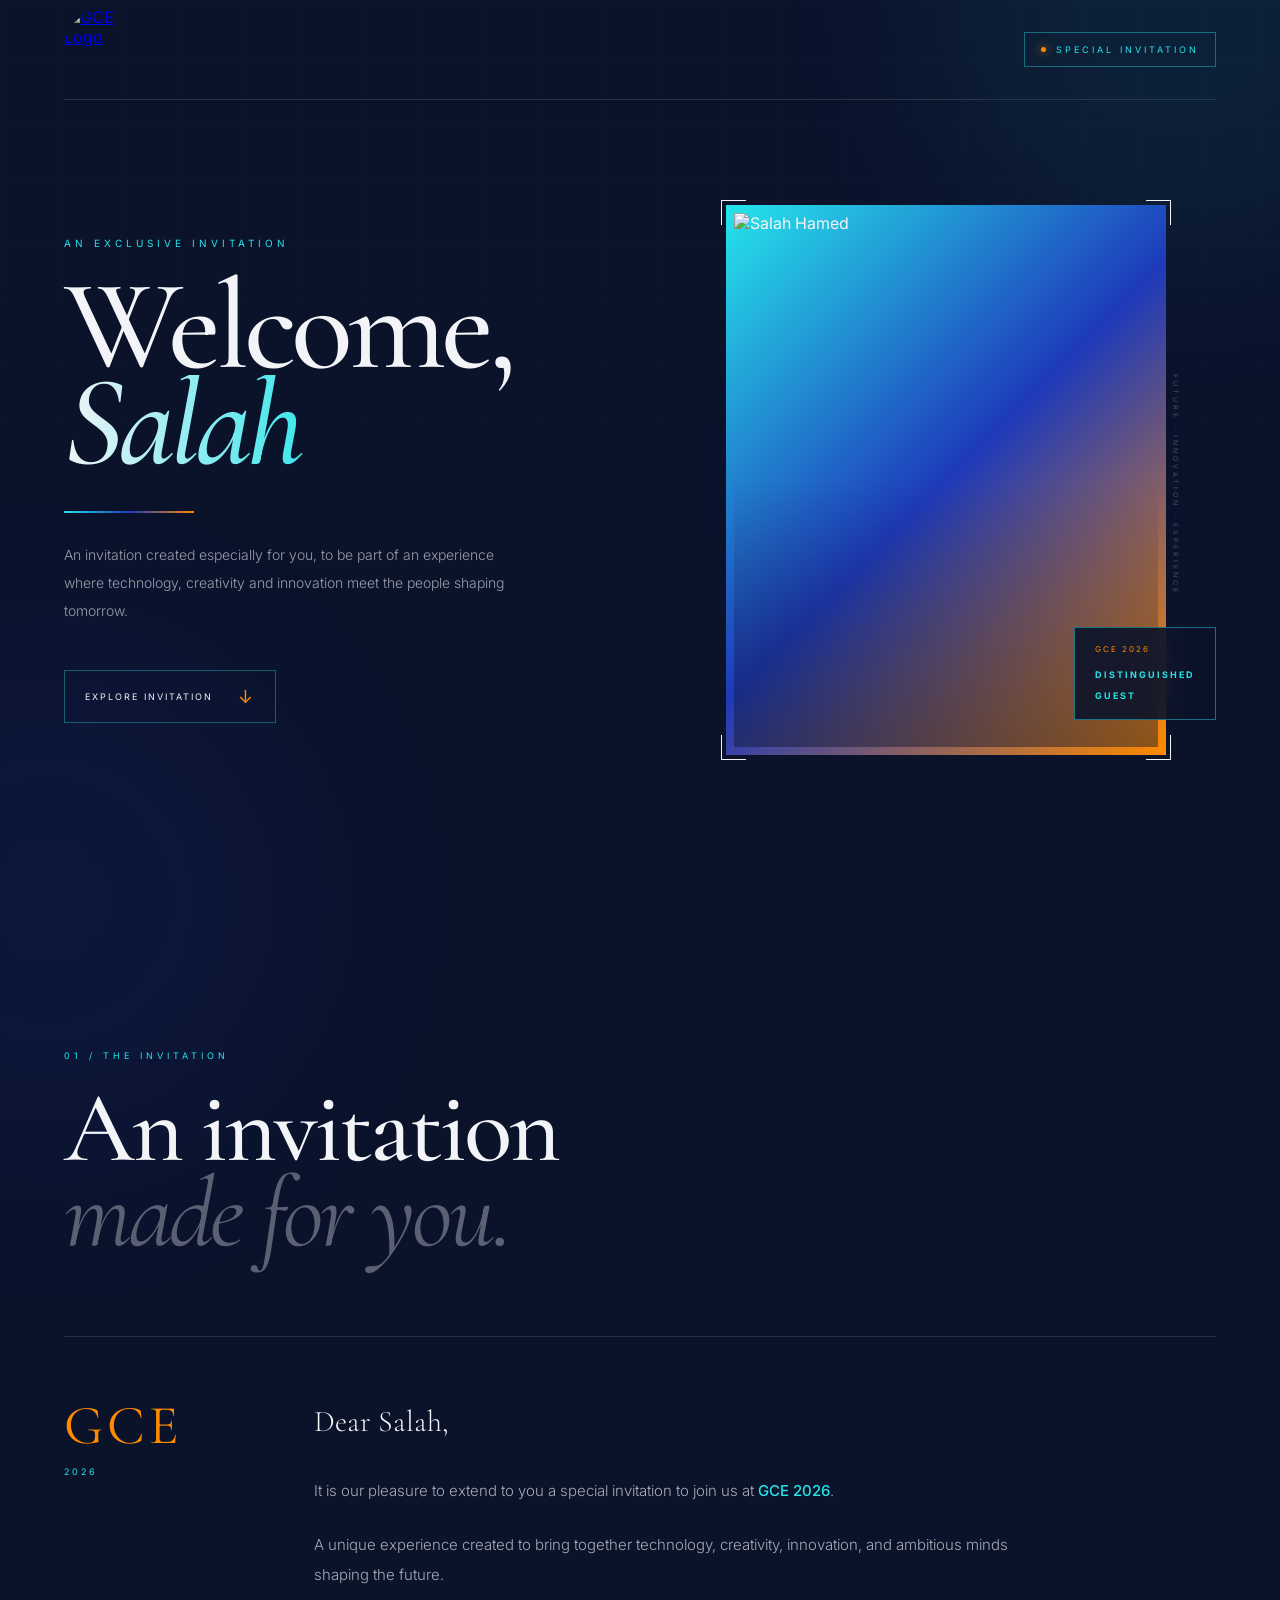
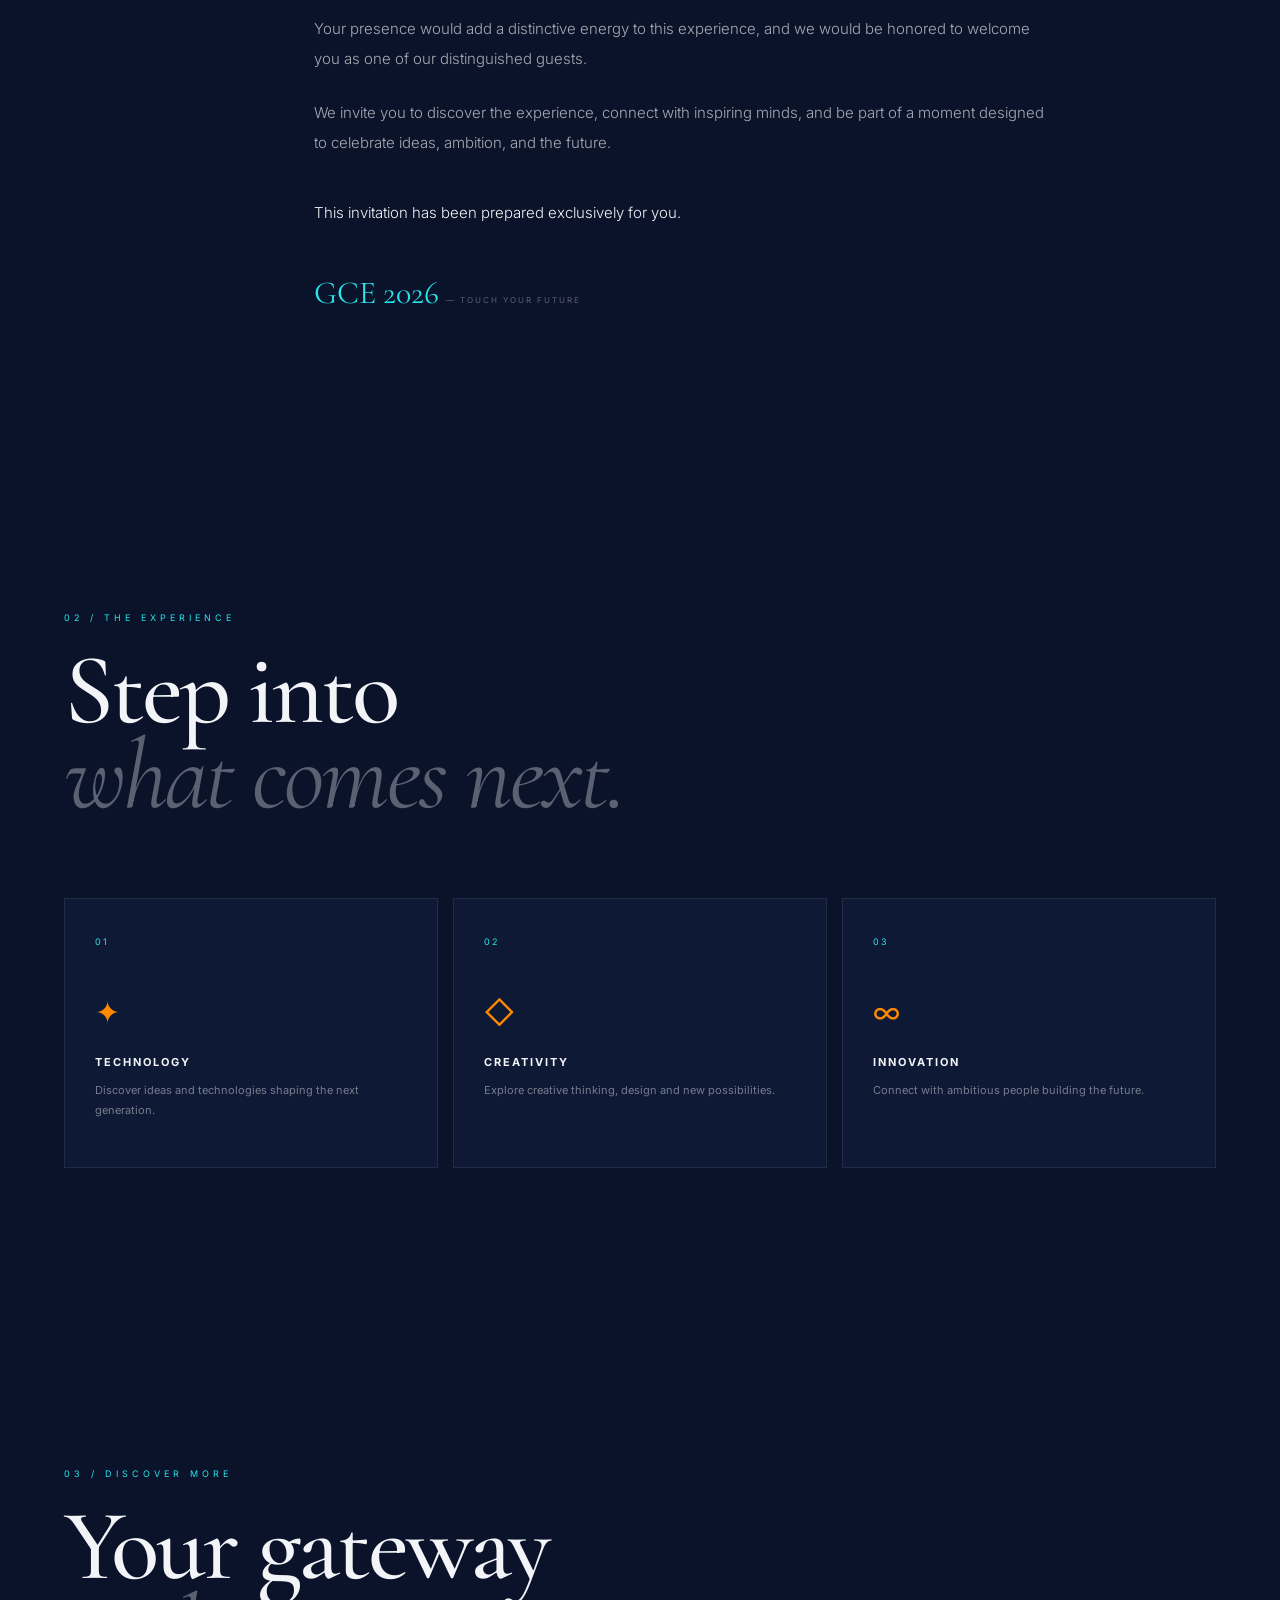
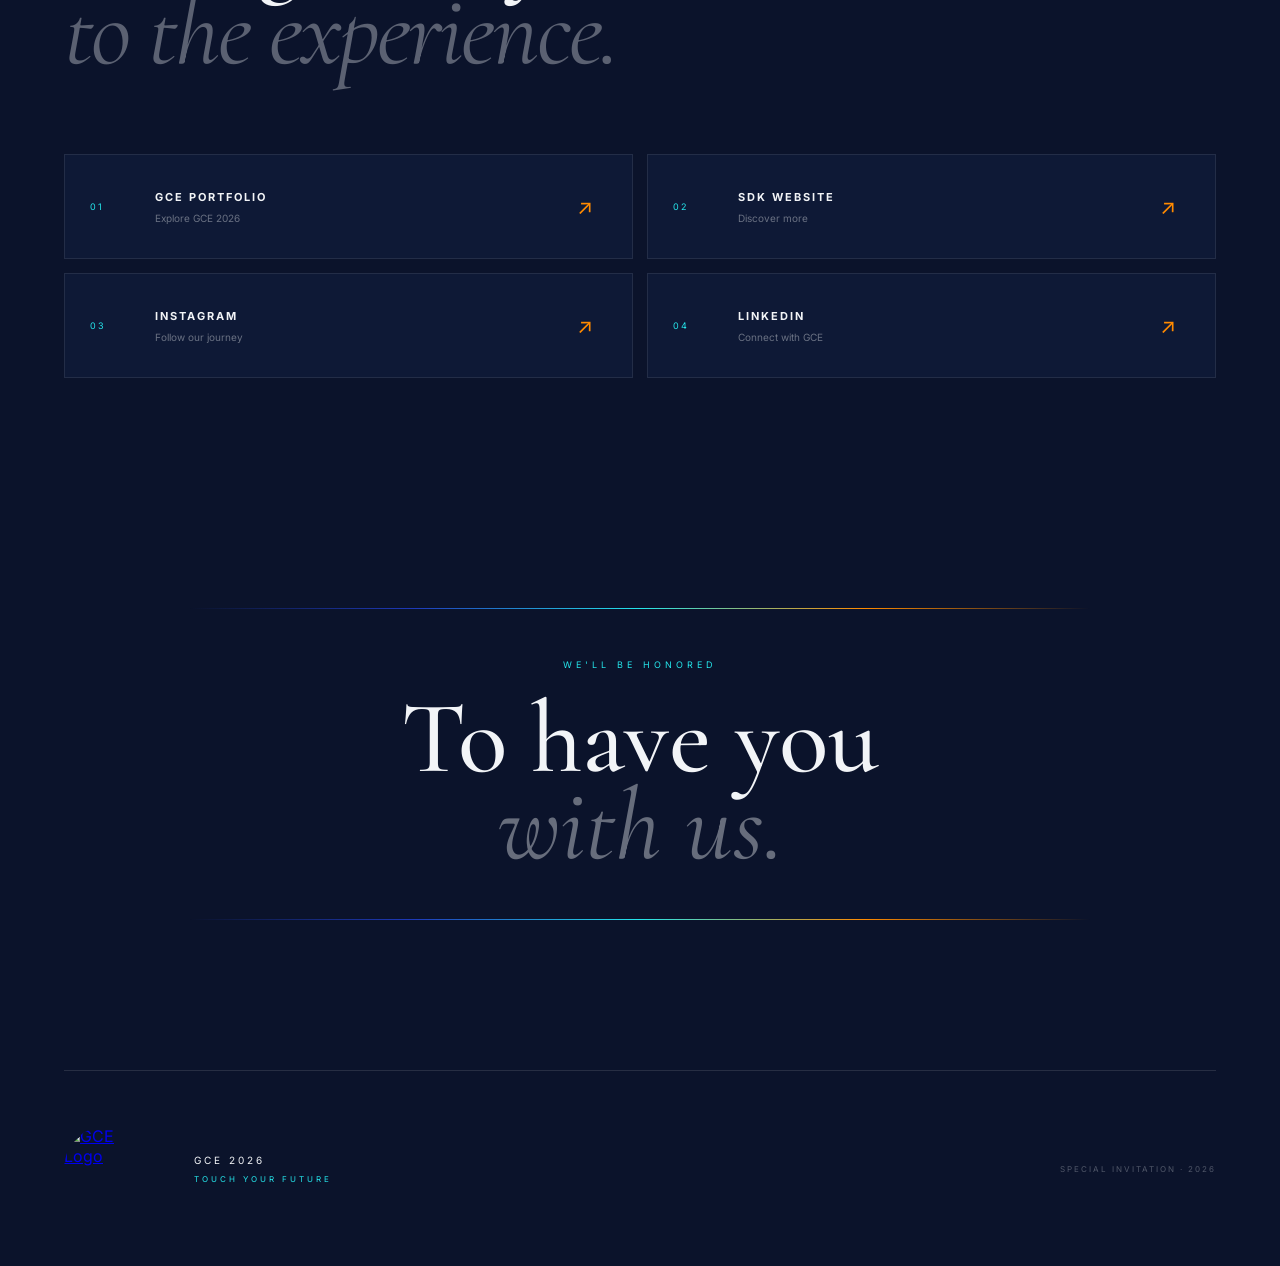
==== index.html @ ed91ec6e "Rename salah gce.html to index.html" ====
<!doctype html>
<html lang="en">
  <head>
    <meta charset="UTF-8" />
    <meta name="viewport" content="width=device-width, initial-scale=1.0" />
    <meta name="theme-color" content="#0B132B" />
    <title>GCE 2026 | Salah Hamed</title>
    <!-- Google Fonts -->
    <link rel="preconnect" href="https://fonts.googleapis.com" />
    <link rel="preconnect" href="https://fonts.gstatic.com" crossorigin />
    <link
      href="https://fonts.googleapis.com/css2?family=Cormorant+Garamond:wght@400;500;600;700&family=Inter:wght@300;400;500;600&display=swap"
      rel="stylesheet"
    />
    <!-- CSS -->
    <link rel="stylesheet" href="desgin.css" />
  </head>
  <body>
    <div class="loader">
      <img
        src="https://scontent.famm10-1.fna.fbcdn.net/v/t1.15752-9/790112569_1043058811875365_1238074558849105639_n.jpg?stp=dst-jpg_s960x960_tt6&_nc_cat=108&_nc_map=urlgen_bucketless&ccb=1-7&_nc_sid=9f807c&_nc_ohc=13LSHI3DDGwQ7kNvwH3AQAn&_nc_oc=Adr0Yh4zTO_87L4Q0uY8NsWhWGbgGe9y_AlquJNvgPhIEnYSRozkh2PugALfO3QiZ2M&_nc_ad=z-m&_nc_cid=1248&_nc_zt=23&_nc_ht=scontent.famm10-1.fna&_nc_ss=7a22e&oh=03_Q7cD6QHOiPZ_UYTZ7tS7TqPmG3MUe5e9V83GKUY7jg8RnGEFIw&oe=6ABAA959"
        alt="GCE Logo"
      />
      <div class="loader-line"></div>
      <p>PREPARING YOUR INVITATION</p>
    </div>
    <div class="background-glow glow-one"></div>
    <div class="background-glow glow-two"></div>
    <div class="grid-background"></div>
    <header class="header">
      <a href="#" class="logo">
        <img
          src="https://scontent.famm11-1.fna.fbcdn.net/v/t1.15752-9/786166540_1455795943047965_8994960143568755163_n.jpg?stp=dst-jpg_s960x960_tt6&_nc_cat=103&_nc_map=urlgen_bucketless&ccb=1-7&_nc_sid=9f807c&_nc_ohc=aVjWKXM4V70Q7kNvwHKBZBl&_nc_oc=AdrvD-7L0WwXHOm5xWQ7dRtv1CjLtT3BlpFCWc_gv8HNI4ZQscvpMpubEztY60spy4Q&_nc_zt=23&_nc_ht=scontent.famm11-1.fna&_nc_ss=7baaf&oh=03_Q7cD6QEFH3rs3m9zXVLAZ4FdW9PaS8EPmIBhiZPxJCA3uf30jw&oe=6ABA7FA0"
          alt="GCE Logo"
        />
      </a>
      <div class="invitation-label">
        <span></span>
        SPECIAL INVITATION
      </div>
    </header>
    <main>
      <section class="hero">
        <!-- LEFT -->
        <div class="hero-content">
          <p class="eyebrow">AN EXCLUSIVE INVITATION</p>
          <h1>
            Welcome,
            <span>Salah</span>
          </h1>
          <div class="hero-line"></div>
          <p class="hero-description">
            An invitation created especially for you, to be part of an
            experience where technology, creativity and innovation meet the
            people shaping tomorrow.
          </p>
          <a href="#invitation" class="explore-button">
            <span>EXPLORE INVITATION</span>
            <b>↓</b>
          </a>
        </div>
        <!-- RIGHT -->
        <div class="hero-visual">
          <div class="visual-glow"></div>
          <div class="image-frame">
            <div class="corner top-left"></div>
            <div class="corner top-right"></div>
            <div class="corner bottom-left"></div>
            <div class="corner bottom-right"></div>
            <img
              src="https://encrypted-tbn0.gstatic.com/images?q=tbn:ANd9GcSZqCFbX58LVHCqOWgBZZegfCnVGxS6bAn8Yg6x_rC4ZCFeq0nTk-5Fi3I&s=10"
              alt="Salah Hamed"
            />
            <div class="image-overlay"></div>
          </div>
          <div class="guest-badge">
            <span>GCE 2026</span>
            <strong>
              DISTINGUISHED<br />
              GUEST
            </strong>
          </div>
          <div class="vertical-text">FUTURE · INNOVATION · EXPERIENCE</div>
        </div>
      </section>
      <section class="invitation section" id="invitation">
        <div class="section-heading">
          <p class="section-number">01 / THE INVITATION</p>
          <h2>
            An invitation
            <em> made for you. </em>
          </h2>
        </div>
        <div class="invitation-layout">
          <div class="section-mark">
            <span>GCE</span>
            <small> 2026 </small>
          </div>
          <div class="letter">
            <p class="greeting">Dear Salah,</p>
            <p>
              It is our pleasure to extend to you a special invitation to join
              us at
              <strong>GCE 2026</strong>.
            </p>
            <p>
              A unique experience created to bring together technology,
              creativity, innovation, and ambitious minds shaping the future.
            </p>
            <p>
              Your presence would add a distinctive energy to this experience,
              and we would be honored to welcome you as one of our distinguished
              guests.
            </p>
            <p>
              We invite you to discover the experience, connect with inspiring
              minds, and be part of a moment designed to celebrate ideas,
              ambition, and the future.
            </p>
            <p class="exclusive">
              This invitation has been prepared exclusively for you.
            </p>
            <div class="signature">
              GCE 2026
              <span> — TOUCH YOUR FUTURE </span>
            </div>
          </div>
        </div>
      </section>
      <section class="experience section">
        <div class="section-heading">
          <p class="section-number">02 / THE EXPERIENCE</p>
          <h2>
            Step into
            <em> what comes next. </em>
          </h2>
        </div>
        <div class="experience-grid">
          <div class="experience-card">
            <span>01</span>
            <div class="card-icon">✦</div>
            <h3>TECHNOLOGY</h3>
            <p>Discover ideas and technologies shaping the next generation.</p>
          </div>
          <div class="experience-card">
            <span>02</span>
            <div class="card-icon">◇</div>
            <h3>CREATIVITY</h3>
            <p>Explore creative thinking, design and new possibilities.</p>
          </div>
          <div class="experience-card">
            <span>03</span>
            <div class="card-icon">∞</div>
            <h3>INNOVATION</h3>
            <p>Connect with ambitious people building the future.</p>
          </div>
        </div>
      </section>
      <section class="links section">
        <div class="section-heading">
          <p class="section-number">03 / DISCOVER MORE</p>
          <h2>
            Your gateway
            <em> to the experience. </em>
          </h2>
        </div>
        <div class="link-list">
          <a href="#" class="link-card" target="_blank">
            <span class="link-number"> 01 </span>
            <div>
              <strong> GCE PORTFOLIO </strong>
              <small> Explore GCE 2026 </small>
            </div>
            <span class="link-arrow"> ↗ </span>
          </a>
          <a
            href="https://share.google/aYtjC8SzdkEyj0cc7"
            class="link-card"
            target="_blank"
          >
            <span class="link-number"> 02 </span>
            <div>
              <strong> SDK WEBSITE </strong>
              <small> Discover more </small>
            </div>
            <span class="link-arrow"> ↗ </span>
          </a>
          <a
            href="https://www.instagram.com/sdktraining?utm_source=ig_web_button_share_sheet&igsi=ZDNlZDc0MzIxNw=="
            class="link-card"
            target="_blank"
          >
            <span class="link-number"> 03 </span>
            <div>
              <strong> INSTAGRAM </strong>
              <small> Follow our journey </small>
            </div>
            <span class="link-arrow"> ↗ </span>
          </a>
          <a
            href="https://www.linkedin.com/company/sdk-training-center/"
            class="link-card"
            target="_blank"
            rel="noopener"
          >
            <span class="link-number"> 04 </span>
            <div>
              <strong> LINKEDIN </strong>
              <small> Connect with GCE </small>
            </div>
            <span class="link-arrow"> ↗ </span>
          </a>
        </div>
      </section>
      <section class="final-message">
        <div class="final-line"></div>
        <p>WE'LL BE HONORED</p>
        <h2>
          To have you
          <em>with us.</em>
        </h2>
        <div class="final-line"></div>
      </section>
    </main>
    <footer class="footer">
      <a href="#" class="logo">
        <img
          src="https://scontent.famm11-1.fna.fbcdn.net/v/t1.15752-9/786166540_1455795943047965_8994960143568755163_n.jpg?stp=dst-jpg_s960x960_tt6&_nc_cat=103&_nc_map=urlgen_bucketless&ccb=1-7&_nc_sid=9f807c&_nc_ohc=aVjWKXM4V70Q7kNvwHKBZBl&_nc_oc=AdrvD-7L0WwXHOm5xWQ7dRtv1CjLtT3BlpFCWc_gv8HNI4ZQscvpMpubEztY60spy4Q&_nc_zt=23&_nc_ht=scontent.famm11-1.fna&_nc_ss=7baaf&oh=03_Q7cD6QEFH3rs3m9zXVLAZ4FdW9PaS8EPmIBhiZPxJCA3uf30jw&oe=6ABA7FA0"
          alt="GCE Logo"
        />
      </a>
      <div class="footer-center">
        <p>GCE 2026</p>
        <span> TOUCH YOUR FUTURE </span>
      </div>
      <small> SPECIAL INVITATION · 2026 </small>
    </footer>
    <!-- JAVASCRIPT -->
    <script src="script.js"></script>
  </body>
</html>
---- desgin.css ----
/* =========================================
   GCE 2026
   VIP INVITATION
========================================= */

/* =========================================
   RESET
========================================= */

* {
  margin: 0;

  padding: 0;

  box-sizing: border-box;
}

:root {
  --dark: #0b132b;

  --navy: #111e3d;

  --blue: #1e3aba;

  --cyan: #25e5eb;

  --orange: #ff8a00;

  --white: #f2f4f7;
}

html {
  scroll-behavior: smooth;
}

body {
  background: var(--dark);

  color: var(--white);

  font-family: "Inter", sans-serif;

  overflow-x: hidden;
}

/* =========================================
   LOADER
========================================= */

.loader {
  position: fixed;

  inset: 0;

  z-index: 9999;

  background: var(--dark);

  display: flex;

  flex-direction: column;

  align-items: center;

  justify-content: center;

  transition:
    opacity 1s ease,
    visibility 1s ease;
}

.loader.hide {
  opacity: 0;

  visibility: hidden;
}

.loader img {
  width: 100px;

  margin-bottom: 30px;
}

.loader-line {
  width: 160px;

  height: 2px;

  background: var(--navy);

  position: relative;

  overflow: hidden;
}

.loader-line::after {
  content: "";

  position: absolute;

  left: -100%;

  top: 0;

  width: 100%;

  height: 100%;

  background: var(--cyan);

  animation: loading 1.8s ease infinite;
}

.loader p {
  margin-top: 20px;

  font-size: 8px;

  letter-spacing: 3px;

  color: rgba(242, 244, 247, 0.5);
}

@keyframes loading {
  0% {
    left: -100%;
  }

  100% {
    left: 100%;
  }
}

/* =========================================
   BACKGROUND
========================================= */

.background-glow {
  position: fixed;

  border-radius: 50%;

  filter: blur(100px);

  pointer-events: none;

  z-index: -2;
}

.glow-one {
  width: 500px;

  height: 500px;

  top: -250px;

  right: -150px;

  background: var(--cyan);

  opacity: 0.07;
}

.glow-two {
  width: 500px;

  height: 500px;

  bottom: -250px;

  left: -200px;

  background: var(--blue);

  opacity: 0.12;
}

.grid-background {
  position: fixed;

  inset: 0;

  z-index: -3;

  opacity: 0.025;

  background-image:
    linear-gradient(rgba(242, 244, 247, 0.5) 1px, transparent 1px),
    linear-gradient(90deg, rgba(242, 244, 247, 0.5) 1px, transparent 1px);

  background-size: 60px 60px;

  mask-image: linear-gradient(to bottom, black, transparent 80%);
}

/* =========================================
   HEADER
========================================= */

.header {
  width: 90%;

  max-width: 1200px;

  height: 100px;

  margin: auto;

  display: flex;

  align-items: center;

  justify-content: space-between;

  border-bottom: 1px solid rgba(242, 244, 247, 0.12);
}

.logo {
  width: 85px;
  height: 85px;
  display: flex;
  align-items: center;
  justify-content: center;
}

.logo img {
  width: 85px;
  height: 85px;
  object-fit: cover;
  border-radius: 50%;
  display: block;
}

.invitation-label {
  display: flex;

  align-items: center;

  gap: 10px;

  font-size: 9px;

  letter-spacing: 3px;

  color: var(--cyan);

  border: 1px solid rgba(37, 229, 235, 0.4);

  padding: 11px 16px;
}

.invitation-label span {
  width: 5px;

  height: 5px;

  background: var(--orange);

  border-radius: 50%;

  box-shadow: 0 0 10px var(--orange);
}

/* =========================================
   HERO
========================================= */

.hero {
  width: 90%;

  max-width: 1200px;

  min-height: calc(100vh - 100px);

  margin: auto;

  display: grid;

  grid-template-columns: 1fr 1fr;

  align-items: center;

  gap: 70px;

  padding: 80px 0 120px;
}

.hero-content {
  opacity: 0;

  transform: translateX(-50px);

  animation: heroLeft 1s ease 0.4s forwards;
}

@keyframes heroLeft {
  to {
    opacity: 1;

    transform: translateX(0);
  }
}

.eyebrow {
  color: var(--cyan);

  font-size: 10px;

  letter-spacing: 4px;

  margin-bottom: 30px;
}

.hero h1 {
  font-family: "Cormorant Garamond", Georgia, serif;

  font-size: clamp(75px, 10vw, 140px);

  font-weight: 500;

  line-height: 0.75;

  letter-spacing: -5px;

  margin-bottom: 40px;
}

.hero h1 span {
  display: block;

  font-style: italic;

  background: linear-gradient(90deg, var(--white), var(--cyan), var(--blue));

  -webkit-background-clip: text;

  background-clip: text;

  color: transparent;
}

.hero-line {
  width: 130px;

  height: 2px;

  background: linear-gradient(90deg, var(--cyan), var(--blue), var(--orange));

  margin-bottom: 28px;
}

.hero-description {
  max-width: 470px;

  color: rgba(242, 244, 247, 0.62);

  font-size: 14px;

  line-height: 2;

  font-weight: 300;
}

.explore-button {
  display: inline-flex;

  align-items: center;

  gap: 25px;

  margin-top: 45px;

  padding: 15px 20px;

  color: var(--white);

  text-decoration: none;

  font-size: 9px;

  letter-spacing: 2px;

  border: 1px solid rgba(37, 229, 235, 0.35);

  transition: 0.35s ease;
}

.explore-button b {
  color: var(--orange);

  font-size: 18px;

  font-weight: 400;

  transition: 0.35s;
}

.explore-button:hover {
  background: rgba(37, 229, 235, 0.06);

  border-color: var(--cyan);

  transform: translateY(-4px);
}

.explore-button:hover b {
  transform: translateY(5px);
}

/* =========================================
   HERO IMAGE
========================================= */

.hero-visual {
  position: relative;

  display: flex;

  align-items: center;

  justify-content: center;

  opacity: 0;

  transform: translateX(50px);

  animation: heroRight 1s ease 0.7s forwards;
}

@keyframes heroRight {
  to {
    opacity: 1;

    transform: translateX(0);
  }
}

.visual-glow {
  position: absolute;

  width: 75%;

  aspect-ratio: 1;

  border-radius: 50%;

  background: radial-gradient(
    circle,
    rgba(37, 229, 235, 0.28),
    rgba(30, 58, 186, 0.15),
    transparent 70%
  );

  filter: blur(40px);

  animation: pulseGlow 5s ease-in-out infinite alternate;
}

@keyframes pulseGlow {
  from {
    transform: scale(0.9);

    opacity: 0.5;
  }

  to {
    transform: scale(1.15);

    opacity: 1;
  }
}

.image-frame {
  width: min(440px, 90%);

  aspect-ratio: 4 / 5;

  position: relative;

  z-index: 2;

  padding: 8px;

  background: linear-gradient(135deg, var(--cyan), var(--blue), var(--orange));

  transition: transform 0.15s ease-out;
}

.image-frame img {
  width: 100%;

  height: 100%;

  display: block;

  object-fit: cover;
}

.image-overlay {
  position: absolute;

  inset: 8px;

  background: linear-gradient(
    to top,

    rgba(11, 19, 43, 0.45),
    transparent 50%
  );

  pointer-events: none;
}

/* CORNERS */

.corner {
  position: absolute;

  width: 25px;

  height: 25px;

  z-index: 4;
}

.corner::before,
.corner::after {
  content: "";

  position: absolute;

  background: var(--white);
}

.top-left {
  top: -5px;

  left: -5px;
}

.top-left::before {
  width: 25px;

  height: 1px;
}

.top-left::after {
  width: 1px;

  height: 25px;
}

.top-right {
  top: -5px;

  right: -5px;
}

.top-right::before {
  width: 25px;

  height: 1px;

  right: 0;
}

.top-right::after {
  width: 1px;

  height: 25px;

  right: 0;
}

.bottom-left {
  bottom: -5px;

  left: -5px;
}

.bottom-left::before {
  width: 25px;

  height: 1px;

  bottom: 0;
}

.bottom-left::after {
  width: 1px;

  height: 25px;

  bottom: 0;
}

.bottom-right {
  bottom: -5px;

  right: -5px;
}

.bottom-right::before {
  width: 25px;

  height: 1px;

  right: 0;

  bottom: 0;
}

.bottom-right::after {
  width: 1px;

  height: 25px;

  right: 0;

  bottom: 0;
}

/* =========================================
   GUEST BADGE
========================================= */

.guest-badge {
  position: absolute;

  right: 0;

  bottom: 35px;

  z-index: 5;

  padding: 16px 20px;

  background: rgba(11, 19, 43, 0.9);

  border: 1px solid rgba(37, 229, 235, 0.45);

  backdrop-filter: blur(12px);
}

.guest-badge span {
  display: block;

  color: var(--orange);

  font-size: 8px;

  letter-spacing: 2px;

  margin-bottom: 8px;
}

.guest-badge strong {
  color: var(--cyan);

  font-size: 9px;

  letter-spacing: 2px;

  line-height: 1.6;
}

.vertical-text {
  position: absolute;

  right: -70px;

  top: 50%;

  transform: rotate(90deg);

  color: rgba(242, 244, 247, 0.25);

  font-size: 7px;

  letter-spacing: 3px;
}

/* =========================================
   GENERAL SECTIONS
========================================= */

.section {
  width: 90%;

  max-width: 1200px;

  margin: auto;

  padding: 150px 0;
}

.section-title,
.section-number {
  color: var(--cyan);

  font-size: 9px;

  letter-spacing: 4px;
}

.section h2 {
  font-family: "Cormorant Garamond", Georgia, serif;

  font-size: clamp(55px, 8vw, 100px);

  font-weight: 500;

  line-height: 0.85;

  letter-spacing: -3px;

  margin: 25px 0 80px;
}

.section h2 em {
  display: block;

  color: rgba(242, 244, 247, 0.35);

  font-style: italic;

  font-weight: 400;
}

/* =========================================
   INVITATION
========================================= */

.invitation-layout {
  display: grid;

  grid-template-columns: 180px 1fr;

  gap: 70px;

  padding-top: 55px;

  border-top: 1px solid rgba(242, 244, 247, 0.12);
}

.section-mark span {
  display: block;

  font-family: "Cormorant Garamond", Georgia, serif;

  font-size: 55px;

  letter-spacing: 4px;

  color: var(--orange);
}

.section-mark small {
  color: var(--cyan);

  font-size: 9px;

  letter-spacing: 3px;
}

.letter {
  max-width: 730px;
}

.letter p {
  color: rgba(242, 244, 247, 0.67);

  font-size: 15px;

  line-height: 2;

  font-weight: 300;

  margin-bottom: 24px;
}

.letter .greeting {
  font-family: "Cormorant Garamond", Georgia, serif;

  font-size: 30px;

  color: var(--white);
}

.letter strong {
  color: var(--cyan);

  font-weight: 500;
}

.letter .exclusive {
  color: var(--white);

  margin-top: 40px;
}

.signature {
  margin-top: 45px;

  font-family: "Cormorant Garamond", Georgia, serif;

  font-size: 32px;

  color: var(--cyan);
}

.signature span {
  font-family: "Inter", sans-serif;

  font-size: 8px;

  letter-spacing: 2px;

  color: rgba(242, 244, 247, 0.35);
}

/* =========================================
   EXPERIENCE
========================================= */

.experience-grid {
  display: grid;

  grid-template-columns: repeat(3, 1fr);

  gap: 15px;
}

.experience-card {
  min-height: 270px;

  padding: 30px;

  background: rgba(17, 30, 61, 0.65);

  border: 1px solid rgba(242, 244, 247, 0.08);

  position: relative;

  overflow: hidden;

  transition: 0.4s ease;
}

.experience-card::after {
  content: "";

  position: absolute;

  left: 0;

  bottom: 0;

  width: 0;

  height: 2px;

  background: linear-gradient(90deg, var(--cyan), var(--orange));

  transition: 0.4s;
}

.experience-card:hover {
  transform: translateY(-8px);

  border-color: rgba(37, 229, 235, 0.3);
}

.experience-card:hover::after {
  width: 100%;
}

.experience-card > span {
  color: var(--cyan);

  font-size: 9px;

  letter-spacing: 2px;
}

.card-icon {
  margin: 45px 0 25px;

  color: var(--orange);

  font-size: 30px;
}

.experience-card h3 {
  font-size: 11px;

  letter-spacing: 2px;

  margin-bottom: 12px;
}

.experience-card p {
  color: rgba(242, 244, 247, 0.45);

  font-size: 11px;

  line-height: 1.8;
}

/* =========================================
   LINKS
========================================= */

.link-list {
  display: grid;

  grid-template-columns: 1fr 1fr;

  gap: 14px;
}

.link-card {
  min-height: 105px;

  display: grid;

  grid-template-columns: 45px 1fr 30px;

  align-items: center;

  gap: 20px;

  padding: 25px;

  position: relative;

  overflow: hidden;

  color: var(--white);

  text-decoration: none;

  background: rgba(17, 30, 61, 0.65);

  border: 1px solid rgba(242, 244, 247, 0.09);

  transition: 0.35s ease;
}

.link-card::before {
  content: "";

  position: absolute;

  top: 0;

  left: -100%;

  width: 100%;

  height: 100%;

  background: linear-gradient(
    90deg,
    transparent,
    rgba(37, 229, 235, 0.08),
    transparent
  );

  transition: 0.6s;
}

.link-card:hover::before {
  left: 100%;
}

.link-card:hover {
  transform: translateY(-5px);

  border-color: rgba(37, 229, 235, 0.4);

  background: rgba(30, 58, 186, 0.2);
}

.link-number {
  color: var(--cyan);

  font-size: 9px;

  letter-spacing: 2px;
}

.link-card strong {
  display: block;

  font-size: 11px;

  letter-spacing: 2px;
}

.link-card small {
  display: block;

  margin-top: 8px;

  color: rgba(242, 244, 247, 0.4);

  font-size: 10px;
}

.link-arrow {
  color: var(--orange);

  font-size: 21px;

  transition: 0.3s;
}

.link-card:hover .link-arrow {
  transform: translate(5px, -5px);

  color: var(--cyan);
}

/* =========================================
   FINAL MESSAGE
========================================= */

.final-message {
  width: 90%;

  max-width: 900px;

  margin: 80px auto 150px;

  text-align: center;
}

.final-line {
  width: 100%;

  height: 1px;

  background: linear-gradient(
    90deg,
    transparent,
    var(--blue),
    var(--cyan),
    var(--orange),
    transparent
  );
}

.final-message p {
  margin-top: 50px;

  color: var(--cyan);

  font-size: 9px;

  letter-spacing: 4px;
}

.final-message h2 {
  font-family: "Cormorant Garamond", Georgia, serif;

  font-size: clamp(60px, 8vw, 105px);

  font-weight: 500;

  line-height: 0.85;

  margin: 25px 0 50px;
}

.final-message h2 em {
  display: block;

  color: rgba(242, 244, 247, 0.4);

  font-weight: 400;
}

/* =========================================
   FOOTER
========================================= */

.footer {
  width: 90%;

  max-width: 1200px;

  margin: auto;

  padding: 55px 0;

  border-top: 1px solid rgba(242, 244, 247, 0.12);

  display: grid;

  grid-template-columns: 100px 1fr auto;

  align-items: center;

  gap: 30px;
}

.logo {
  width: 85px;
  height: 85px;
  display: flex;
  align-items: center;
  justify-content: center;
}

.footer img {
  width: 85px;
  height: 85px;
  object-fit: cover;
  border-radius: 50%;
  display: block;
}

.footer-center p {
  font-size: 10px;

  letter-spacing: 3px;
}

.footer-center span {
  display: block;

  margin-top: 8px;

  color: var(--cyan);

  font-size: 8px;

  letter-spacing: 3px;
}

.footer small {
  color: rgba(242, 244, 247, 0.3);

  font-size: 8px;

  letter-spacing: 2px;
}

/* =========================================
   SCROLL REVEAL
========================================= */

.reveal {
  opacity: 0;

  transform: translateY(40px);

  transition:
    opacity 0.8s ease,
    transform 0.8s ease;
}

.reveal.show {
  opacity: 1;

  transform: translateY(0);
}

/* =========================================
   MOBILE
========================================= */

@media (max-width: 768px) {
  .header {
    height: 85px;
  }

  .logo {
    width: 70px;
    height: 70px;
  }

  .logo img {
    width: 70px;
    height: 70px;
    object-fit: cover;
    border-radius: 50%;
  }

  .invitation-label {
    font-size: 7px;

    letter-spacing: 2px;

    padding: 9px 11px;
  }

  /* HERO */

  .hero {
    grid-template-columns: 1fr;

    gap: 70px;

    padding: 70px 0 100px;
  }

  .hero h1 {
    font-size: 85px;

    letter-spacing: -4px;
  }

  .hero-visual {
    margin-top: 10px;
  }

  .image-frame {
    width: 88%;
  }

  .guest-badge {
    right: 1%;

    bottom: 25px;
  }

  .vertical-text {
    display: none;
  }

  /* SECTIONS */

  .section {
    padding: 100px 0;
  }

  .section h2 {
    font-size: 62px;

    margin-bottom: 55px;
  }

  /* INVITATION */

  .invitation-layout {
    grid-template-columns: 1fr;

    gap: 25px;
  }

  .section-mark span {
    font-size: 38px;
  }

  /* EXPERIENCE */

  .experience-grid {
    grid-template-columns: 1fr;
  }

  /* LINKS */

  .link-list {
    grid-template-columns: 1fr;
  }

  /* FOOTER */

  .footer {
    grid-template-columns: 70px 1fr;
  }

  .footer small {
    grid-column: 2;
  }
}
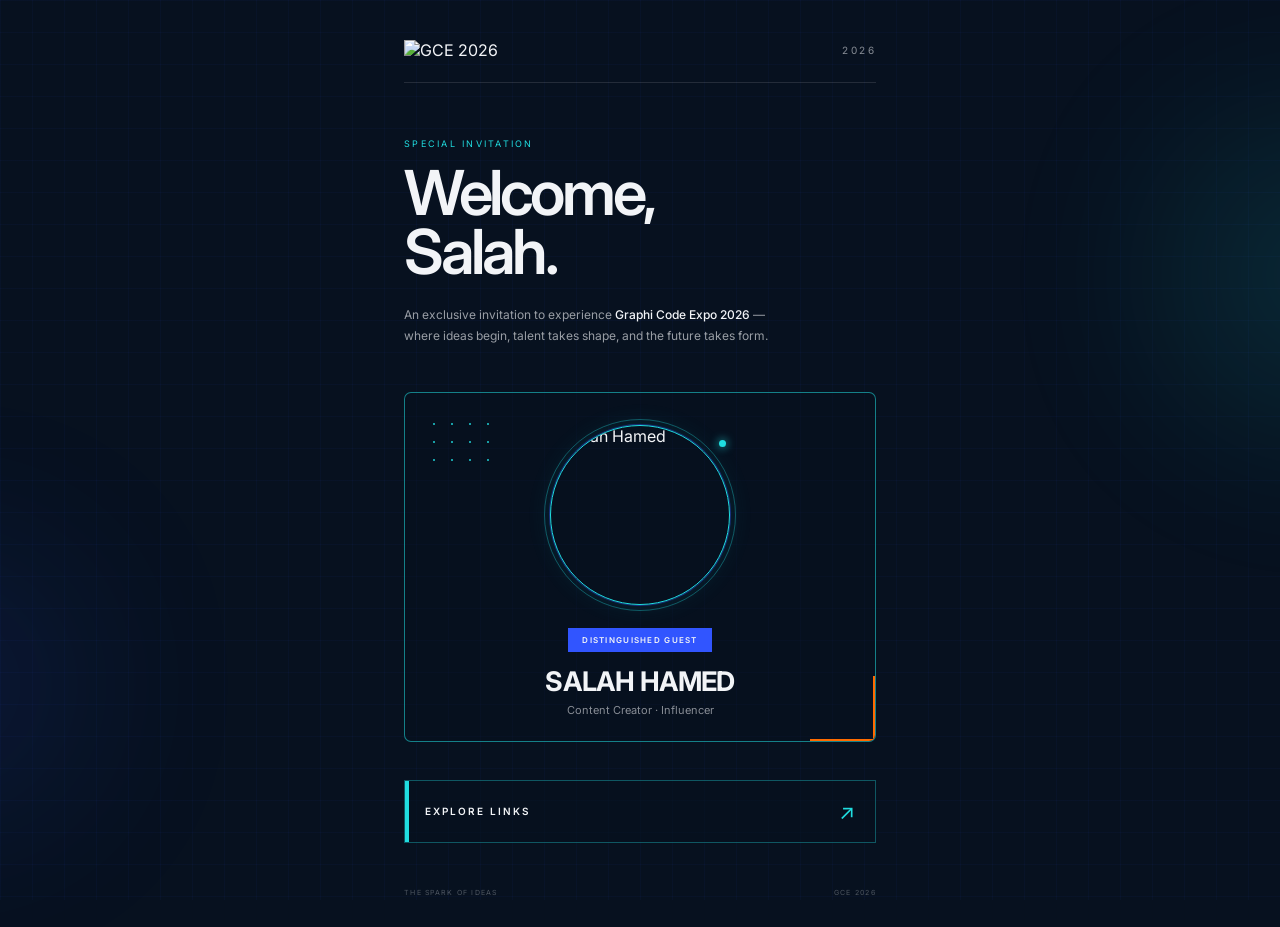
==== commit 2242f90a: "Add files via upload" ====
--- a/index.html
+++ b/index.html
@@ -3,239 +3,131 @@
   <head>
     <meta charset="UTF-8" />
     <meta name="viewport" content="width=device-width, initial-scale=1.0" />
-    <meta name="theme-color" content="#0B132B" />
+
+    <meta name="theme-color" content="#07111F" />
+
     <title>GCE 2026 | Salah Hamed</title>
-    <!-- Google Fonts -->
+
+    <link
+      rel="icon"
+      type="image/png"
+      href="https://scontent-hbe1-1.xx.fbcdn.net/v/t1.15752-9/787698137_1831517897818236_8182369018824059308_n.png?_nc_cat=102&ccb=1-7&_nc_sid=9f807c&_nc_ohc=XeSWBOh4yR0Q7kNvwEVqmnD&_nc_oc=Adpr7-3aQEKfItmp2zfW12yiqaC_q4wYTFruab9Id3snpGWXBRl0nUxFTUhHVpcrgMw&_nc_ad=z-m&_nc_cid=1248&_nc_zt=23&_nc_ht=scontent-hbe1-1.xx&_nc_ss=7a22e&oh=03_Q7cD6QGzLgJffLcgdcGRBo9yo8Toq2SpvbhaQdJfiEpIGIKMog&oe=6ABBDB3C"
+    />
+
+    <!-- Google Font -->
     <link rel="preconnect" href="https://fonts.googleapis.com" />
     <link rel="preconnect" href="https://fonts.gstatic.com" crossorigin />
+
     <link
-      href="https://fonts.googleapis.com/css2?family=Cormorant+Garamond:wght@400;500;600;700&family=Inter:wght@300;400;500;600&display=swap"
+      href="https://fonts.googleapis.com/css2?family=Inter:wght@300;400;500;600;700&display=swap"
       rel="stylesheet"
     />
+
     <!-- CSS -->
     <link rel="stylesheet" href="desgin.css" />
   </head>
+
   <body>
-    <div class="loader">
-      <img
-        src="https://scontent.famm10-1.fna.fbcdn.net/v/t1.15752-9/790112569_1043058811875365_1238074558849105639_n.jpg?stp=dst-jpg_s960x960_tt6&_nc_cat=108&_nc_map=urlgen_bucketless&ccb=1-7&_nc_sid=9f807c&_nc_ohc=13LSHI3DDGwQ7kNvwH3AQAn&_nc_oc=Adr0Yh4zTO_87L4Q0uY8NsWhWGbgGe9y_AlquJNvgPhIEnYSRozkh2PugALfO3QiZ2M&_nc_ad=z-m&_nc_cid=1248&_nc_zt=23&_nc_ht=scontent.famm10-1.fna&_nc_ss=7a22e&oh=03_Q7cD6QHOiPZ_UYTZ7tS7TqPmG3MUe5e9V83GKUY7jg8RnGEFIw&oe=6ABAA959"
-        alt="GCE Logo"
-      />
-      <div class="loader-line"></div>
-      <p>PREPARING YOUR INVITATION</p>
-    </div>
-    <div class="background-glow glow-one"></div>
-    <div class="background-glow glow-two"></div>
-    <div class="grid-background"></div>
-    <header class="header">
-      <a href="#" class="logo">
+    <!-- =========================
+         BACKGROUND ELEMENTS
+    ========================== -->
+
+    <div class="background-grid"></div>
+
+    <div class="glow glow-cyan"></div>
+    <div class="glow glow-blue"></div>
+
+    <!-- =========================
+         MAIN CARD
+    ========================== -->
+
+    <main class="invitation">
+      <!-- LOGO -->
+
+      <header class="top-bar">
         <img
-          src="https://scontent.famm11-1.fna.fbcdn.net/v/t1.15752-9/786166540_1455795943047965_8994960143568755163_n.jpg?stp=dst-jpg_s960x960_tt6&_nc_cat=103&_nc_map=urlgen_bucketless&ccb=1-7&_nc_sid=9f807c&_nc_ohc=aVjWKXM4V70Q7kNvwHKBZBl&_nc_oc=AdrvD-7L0WwXHOm5xWQ7dRtv1CjLtT3BlpFCWc_gv8HNI4ZQscvpMpubEztY60spy4Q&_nc_zt=23&_nc_ht=scontent.famm11-1.fna&_nc_ss=7baaf&oh=03_Q7cD6QEFH3rs3m9zXVLAZ4FdW9PaS8EPmIBhiZPxJCA3uf30jw&oe=6ABA7FA0"
-          alt="GCE Logo"
+          src="https://scontent-hbe1-2.xx.fbcdn.net/v/t1.15752-9/788591531_1095493976385363_3473616920174079028_n.png?stp=dst-png_s960x960&_nc_cat=103&ccb=1-7&_nc_sid=9f807c&_nc_ohc=-hZJa-RNmUYQ7kNvwHC8iLD&_nc_oc=AdpKsGOcV7rRD2dzOs-pWelDPlWTFMxN4eYHp_YIHjLfBSj-qISuICACbdO7UoxwBjo&_nc_ad=z-m&_nc_cid=1248&_nc_zt=23&_nc_ht=scontent-hbe1-2.xx&_nc_ss=7a22e&oh=03_Q7cD6QFCaToY0ZHyBUIOlsDiObyFgKvX6KnpQrJ7aoqaFOfb2A&oe=6ABBD5D6"
+          alt="GCE 2026"
+          class="gce-logo"
         />
-      </a>
-      <div class="invitation-label">
+
+        <span class="year"> 2026 </span>
+      </header>
+
+      <!-- SPARK -->
+
+      <div class="spark">
         <span></span>
-        SPECIAL INVITATION
+        <span></span>
+        <span></span>
+        <span></span>
+        <span></span>
+        <span></span>
+        <span></span>
+        <span></span>
       </div>
-    </header>
-    <main>
-      <section class="hero">
-        <!-- LEFT -->
-        <div class="hero-content">
-          <p class="eyebrow">AN EXCLUSIVE INVITATION</p>
-          <h1>
-            Welcome,
-            <span>Salah</span>
-          </h1>
-          <div class="hero-line"></div>
-          <p class="hero-description">
-            An invitation created especially for you, to be part of an
-            experience where technology, creativity and innovation meet the
-            people shaping tomorrow.
-          </p>
-          <a href="#invitation" class="explore-button">
-            <span>EXPLORE INVITATION</span>
-            <b>↓</b>
-          </a>
+
+      <!-- TITLE -->
+
+      <section class="intro">
+        <p class="eyebrow">SPECIAL INVITATION</p>
+
+        <h1>
+          Welcome,
+          <span>Salah.</span>
+        </h1>
+
+        <p class="brief">
+          An exclusive invitation to experience
+          <strong>Graphi Code Expo 2026</strong> — where ideas begin, talent
+          takes shape, and the future takes form.
+        </p>
+      </section>
+
+      <!-- PERSON IMAGE -->
+
+      <section class="guest">
+        <div class="image-wrapper">
+          <div class="image-frame"></div>
+
+          <img
+            src="https://encrypted-tbn0.gstatic.com/images?q=tbn:ANd9GcS0Dkc5rK-k_5mC1b1ctPMePkZvHOZvRJQdztA1xn13hw&s"
+            alt="Salah Hamed"
+            class="guest-image"
+          />
+
+          <div class="image-accent"></div>
         </div>
-        <!-- RIGHT -->
-        <div class="hero-visual">
-          <div class="visual-glow"></div>
-          <div class="image-frame">
-            <div class="corner top-left"></div>
-            <div class="corner top-right"></div>
-            <div class="corner bottom-left"></div>
-            <div class="corner bottom-right"></div>
-            <img
-              src="https://encrypted-tbn0.gstatic.com/images?q=tbn:ANd9GcSZqCFbX58LVHCqOWgBZZegfCnVGxS6bAn8Yg6x_rC4ZCFeq0nTk-5Fi3I&s=10"
-              alt="Salah Hamed"
-            />
-            <div class="image-overlay"></div>
-          </div>
-          <div class="guest-badge">
-            <span>GCE 2026</span>
-            <strong>
-              DISTINGUISHED<br />
-              GUEST
-            </strong>
-          </div>
-          <div class="vertical-text">FUTURE · INNOVATION · EXPERIENCE</div>
+
+        <div class="guest-info">
+          <span class="guest-label"> DISTINGUISHED GUEST </span>
+
+          <h2>SALAH HAMED</h2>
+
+          <p>Content Creator · Influencer</p>
         </div>
       </section>
-      <section class="invitation section" id="invitation">
-        <div class="section-heading">
-          <p class="section-number">01 / THE INVITATION</p>
-          <h2>
-            An invitation
-            <em> made for you. </em>
-          </h2>
-        </div>
-        <div class="invitation-layout">
-          <div class="section-mark">
-            <span>GCE</span>
-            <small> 2026 </small>
-          </div>
-          <div class="letter">
-            <p class="greeting">Dear Salah,</p>
-            <p>
-              It is our pleasure to extend to you a special invitation to join
-              us at
-              <strong>GCE 2026</strong>.
-            </p>
-            <p>
-              A unique experience created to bring together technology,
-              creativity, innovation, and ambitious minds shaping the future.
-            </p>
-            <p>
-              Your presence would add a distinctive energy to this experience,
-              and we would be honored to welcome you as one of our distinguished
-              guests.
-            </p>
-            <p>
-              We invite you to discover the experience, connect with inspiring
-              minds, and be part of a moment designed to celebrate ideas,
-              ambition, and the future.
-            </p>
-            <p class="exclusive">
-              This invitation has been prepared exclusively for you.
-            </p>
-            <div class="signature">
-              GCE 2026
-              <span> — TOUCH YOUR FUTURE </span>
-            </div>
-          </div>
-        </div>
+
+      <!-- LINKS BUTTON -->
+
+      <section class="links-section">
+        <a href="./salahlinks.html" class="links-button">
+          <span>EXPLORE LINKS</span>
+          <strong>↗</strong>
+        </a>
       </section>
-      <section class="experience section">
-        <div class="section-heading">
-          <p class="section-number">02 / THE EXPERIENCE</p>
-          <h2>
-            Step into
-            <em> what comes next. </em>
-          </h2>
-        </div>
-        <div class="experience-grid">
-          <div class="experience-card">
-            <span>01</span>
-            <div class="card-icon">✦</div>
-            <h3>TECHNOLOGY</h3>
-            <p>Discover ideas and technologies shaping the next generation.</p>
-          </div>
-          <div class="experience-card">
-            <span>02</span>
-            <div class="card-icon">◇</div>
-            <h3>CREATIVITY</h3>
-            <p>Explore creative thinking, design and new possibilities.</p>
-          </div>
-          <div class="experience-card">
-            <span>03</span>
-            <div class="card-icon">∞</div>
-            <h3>INNOVATION</h3>
-            <p>Connect with ambitious people building the future.</p>
-          </div>
-        </div>
-      </section>
-      <section class="links section">
-        <div class="section-heading">
-          <p class="section-number">03 / DISCOVER MORE</p>
-          <h2>
-            Your gateway
-            <em> to the experience. </em>
-          </h2>
-        </div>
-        <div class="link-list">
-          <a href="#" class="link-card" target="_blank">
-            <span class="link-number"> 01 </span>
-            <div>
-              <strong> GCE PORTFOLIO </strong>
-              <small> Explore GCE 2026 </small>
-            </div>
-            <span class="link-arrow"> ↗ </span>
-          </a>
-          <a
-            href="https://share.google/aYtjC8SzdkEyj0cc7"
-            class="link-card"
-            target="_blank"
-          >
-            <span class="link-number"> 02 </span>
-            <div>
-              <strong> SDK WEBSITE </strong>
-              <small> Discover more </small>
-            </div>
-            <span class="link-arrow"> ↗ </span>
-          </a>
-          <a
-            href="https://www.instagram.com/sdktraining?utm_source=ig_web_button_share_sheet&igsi=ZDNlZDc0MzIxNw=="
-            class="link-card"
-            target="_blank"
-          >
-            <span class="link-number"> 03 </span>
-            <div>
-              <strong> INSTAGRAM </strong>
-              <small> Follow our journey </small>
-            </div>
-            <span class="link-arrow"> ↗ </span>
-          </a>
-          <a
-            href="https://www.linkedin.com/company/sdk-training-center/"
-            class="link-card"
-            target="_blank"
-            rel="noopener"
-          >
-            <span class="link-number"> 04 </span>
-            <div>
-              <strong> LINKEDIN </strong>
-              <small> Connect with GCE </small>
-            </div>
-            <span class="link-arrow"> ↗ </span>
-          </a>
-        </div>
-      </section>
-      <section class="final-message">
-        <div class="final-line"></div>
-        <p>WE'LL BE HONORED</p>
-        <h2>
-          To have you
-          <em>with us.</em>
-        </h2>
-        <div class="final-line"></div>
-      </section>
+
+      <!-- FOOTER -->
+
+      <footer>
+        <span> THE SPARK OF IDEAS </span>
+
+        <span> GCE 2026 </span>
+      </footer>
     </main>
-    <footer class="footer">
-      <a href="#" class="logo">
-        <img
-          src="https://scontent.famm11-1.fna.fbcdn.net/v/t1.15752-9/786166540_1455795943047965_8994960143568755163_n.jpg?stp=dst-jpg_s960x960_tt6&_nc_cat=103&_nc_map=urlgen_bucketless&ccb=1-7&_nc_sid=9f807c&_nc_ohc=aVjWKXM4V70Q7kNvwHKBZBl&_nc_oc=AdrvD-7L0WwXHOm5xWQ7dRtv1CjLtT3BlpFCWc_gv8HNI4ZQscvpMpubEztY60spy4Q&_nc_zt=23&_nc_ht=scontent.famm11-1.fna&_nc_ss=7baaf&oh=03_Q7cD6QEFH3rs3m9zXVLAZ4FdW9PaS8EPmIBhiZPxJCA3uf30jw&oe=6ABA7FA0"
-          alt="GCE Logo"
-        />
-      </a>
-      <div class="footer-center">
-        <p>GCE 2026</p>
-        <span> TOUCH YOUR FUTURE </span>
-      </div>
-      <small> SPECIAL INVITATION · 2026 </small>
-    </footer>
-    <!-- JAVASCRIPT -->
+
+    <!-- JS -->
+
     <script src="script.js"></script>
   </body>
 </html>
--- a/desgin.css
+++ b/desgin.css
@@ -1,7 +1,20 @@
 /* =========================================
    GCE 2026
    VIP INVITATION
-========================================= */
+   MODERN MOBILE DESIGN
+========================================= */
+
+/* =========================================
+   VARIABLES
+========================================= */
+
+:root {
+  --navy: #07111f;
+  --blue: #3155ff;
+  --cyan: #20dde0;
+  --orange: #ff6b00;
+  --white: #f2f4f7;
+}
 
 /* =========================================
    RESET
@@ -9,24 +22,8 @@
 
 * {
   margin: 0;
-
   padding: 0;
-
   box-sizing: border-box;
-}
-
-:root {
-  --dark: #0b132b;
-
-  --navy: #111e3d;
-
-  --blue: #1e3aba;
-
-  --cyan: #25e5eb;
-
-  --orange: #ff8a00;
-
-  --white: #f2f4f7;
 }
 
 html {
@@ -34,1245 +31,1015 @@
 }
 
 body {
-  background: var(--dark);
-
+  min-height: 100vh;
+  background: var(--navy);
   color: var(--white);
-
   font-family: "Inter", sans-serif;
-
   overflow-x: hidden;
 }
 
 /* =========================================
-   LOADER
-========================================= */
-
-.loader {
+   BACKGROUND GRID
+========================================= */
+
+.background-grid {
   position: fixed;
-
   inset: 0;
 
-  z-index: 9999;
-
-  background: var(--dark);
+  background-image:
+    linear-gradient(rgba(49, 85, 255, 0.045) 1px, transparent 1px),
+    linear-gradient(90deg, rgba(49, 85, 255, 0.045) 1px, transparent 1px);
+
+  background-size: 32px 32px;
+
+  pointer-events: none;
+  z-index: 0;
+}
+
+/* =========================================
+   GLOW
+========================================= */
+
+.glow {
+  position: fixed;
+
+  border-radius: 50%;
+
+  filter: blur(100px);
+
+  pointer-events: none;
+
+  z-index: 0;
+
+  opacity: 0.15;
+}
+
+.glow-cyan {
+  width: 280px;
+  height: 280px;
+
+  background: var(--cyan);
+
+  top: 15%;
+  right: -180px;
+}
+
+.glow-blue {
+  width: 250px;
+  height: 250px;
+
+  background: var(--blue);
+
+  bottom: 10%;
+  left: -180px;
+}
+
+/* =========================================
+   MAIN INVITATION
+========================================= */
+
+.invitation {
+  position: relative;
+
+  z-index: 2;
+
+  width: min(100%, 520px);
+
+  min-height: 100vh;
+
+  margin: auto;
+
+  padding: 28px 24px 22px;
 
   display: flex;
 
   flex-direction: column;
+}
+
+/* =========================================
+   TOP BAR
+========================================= */
+
+.top-bar {
+  display: flex;
 
   align-items: center;
 
+  justify-content: space-between;
+
+  padding-bottom: 22px;
+
+  border-bottom: 1px solid rgba(242, 244, 247, 0.12);
+}
+
+.gce-logo {
+  width: 112px;
+
+  height: auto;
+
+  object-fit: contain;
+}
+
+.year {
+  font-size: 10px;
+
+  letter-spacing: 0.25em;
+
+  color: rgba(242, 244, 247, 0.55);
+}
+
+/* =========================================
+   INTRO
+========================================= */
+
+.intro {
+  padding-top: 55px;
+}
+
+.eyebrow {
+  font-size: 9px;
+
+  letter-spacing: 0.25em;
+
+  color: var(--cyan);
+
+  margin-bottom: 15px;
+}
+
+.intro h1 {
+  font-size: clamp(42px, 12vw, 62px);
+
+  line-height: 0.95;
+
+  font-weight: 600;
+
+  letter-spacing: -0.055em;
+}
+
+.intro h1 span {
+  display: block;
+
+  color: var(--white);
+}
+
+.brief {
+  max-width: 390px;
+
+  margin-top: 22px;
+
+  font-size: 12px;
+
+  line-height: 1.8;
+
+  color: rgba(242, 244, 247, 0.62);
+}
+
+.brief strong {
+  color: var(--white);
+
+  font-weight: 500;
+}
+
+/* =========================================
+   GUEST SECTION
+========================================= */
+
+.guest {
+  margin-top: 35px;
+
+  position: relative;
+}
+
+/* =========================================
+   IMAGE CARD
+========================================= */
+
+.image-wrapper {
+  position: relative;
+
+  width: 100%;
+
+  height: 350px;
+
+  display: flex;
+
+  align-items: center;
+
   justify-content: center;
 
-  transition:
-    opacity 1s ease,
-    visibility 1s ease;
-}
-
-.loader.hide {
-  opacity: 0;
-
-  visibility: hidden;
-}
-
-.loader img {
-  width: 100px;
-
-  margin-bottom: 30px;
-}
-
-.loader-line {
-  width: 160px;
+  overflow: hidden;
+
+  border: 1px solid rgba(32, 221, 224, 0.55);
+
+  border-radius: 7px;
+
+  background: rgba(7, 17, 31, 0.35);
+}
+
+/* =========================================
+   DOT PATTERN
+========================================= */
+
+.image-wrapper::before {
+  content: "";
+
+  position: absolute;
+
+  top: 22px;
+  left: 20px;
+
+  width: 70px;
+  height: 55px;
+
+  background-image: radial-gradient(var(--cyan) 1.2px, transparent 1.2px);
+
+  background-size: 18px 18px;
+
+  opacity: 0.7;
+
+  z-index: 1;
+}
+
+/* =========================================
+   CIRCULAR IMAGE
+========================================= */
+
+.guest-image {
+  position: absolute;
+
+  top: 32px;
+  left: 50%;
+
+  transform: translateX(-50%);
+
+  width: 180px;
+  height: 180px;
+
+  object-fit: cover;
+
+  object-position: center;
+
+  border-radius: 50%;
+
+  border: 1px solid var(--cyan);
+
+  z-index: 3;
+
+  box-shadow:
+    0 0 0 1px rgba(49, 85, 255, 0.4),
+    0 0 25px rgba(32, 221, 224, 0.12);
+
+  transition: transform 0.4s ease;
+}
+
+/* =========================================
+   CIRCULAR FRAME
+========================================= */
+
+.image-frame {
+  position: absolute;
+
+  top: 26px;
+  left: 50%;
+
+  transform: translateX(-50%);
+
+  width: 192px;
+  height: 192px;
+
+  border-radius: 50%;
+
+  border: 1px solid rgba(32, 221, 224, 0.35);
+
+  z-index: 2;
+
+  pointer-events: none;
+}
+
+/* =========================================
+   CYAN DOT
+========================================= */
+
+.image-frame::after {
+  content: "";
+
+  position: absolute;
+
+  width: 7px;
+  height: 7px;
+
+  border-radius: 50%;
+
+  background: var(--cyan);
+
+  right: 9px;
+  top: 20px;
+
+  box-shadow: 0 0 10px var(--cyan);
+}
+
+/* =========================================
+   ORANGE CORNER
+========================================= */
+
+.image-accent {
+  position: absolute;
+
+  width: 65px;
+  height: 65px;
+
+  right: 0;
+  bottom: 0;
+
+  border-right: 2px solid var(--orange);
+
+  border-bottom: 2px solid var(--orange);
+
+  z-index: 4;
+}
+
+/* =========================================
+   GUEST INFO
+========================================= */
+
+.guest-info {
+  position: absolute;
+
+  left: 0;
+  right: 0;
+
+  bottom: 25px;
+
+  margin: 0;
+
+  text-align: center;
+
+  z-index: 5;
+}
+
+.guest-label {
+  display: inline-block;
+
+  padding: 7px 14px;
+
+  background: var(--blue);
+
+  font-size: 8px;
+
+  letter-spacing: 0.16em;
+
+  font-weight: 600;
+}
+
+.guest-info h2 {
+  margin-top: 13px;
+
+  font-size: 27px;
+
+  letter-spacing: -0.03em;
+}
+
+.guest-info p {
+  margin-top: 5px;
+
+  font-size: 11px;
+
+  color: rgba(242, 244, 247, 0.55);
+}
+
+/* =========================================
+   LINKS BUTTON
+========================================= */
+
+.links-section {
+  margin-top: 38px;
+}
+
+.links-button {
+  position: relative;
+
+  display: flex;
+
+  align-items: center;
+
+  justify-content: space-between;
+
+  padding: 18px 20px;
+
+  text-decoration: none;
+
+  color: var(--white);
+
+  border: 1px solid rgba(32, 221, 224, 0.35);
+
+  background: rgba(7, 17, 31, 0.65);
+
+  transition: 0.3s ease;
+}
+
+.links-button::before {
+  content: "";
+
+  position: absolute;
+
+  left: 0;
+  top: 0;
+
+  width: 4px;
+  height: 100%;
+
+  background: var(--cyan);
+}
+
+.links-button span {
+  font-size: 10px;
+
+  letter-spacing: 0.2em;
+
+  font-weight: 600;
+}
+
+.links-button strong {
+  font-size: 21px;
+
+  font-weight: 400;
+
+  color: var(--cyan);
+}
+
+.links-button:hover {
+  background: rgba(49, 85, 255, 0.12);
+
+  transform: translateY(-2px);
+}
+
+/* =========================================
+   FOOTER
+========================================= */
+
+footer {
+  margin-top: auto;
+
+  padding-top: 45px;
+
+  display: flex;
+
+  justify-content: space-between;
+
+  gap: 20px;
+
+  font-size: 7px;
+
+  letter-spacing: 0.18em;
+
+  color: rgba(242, 244, 247, 0.3);
+}
+
+/* =========================================
+   LINKS PAGE
+========================================= */
+
+.links-page {
+  position: relative;
+
+  z-index: 2;
+
+  width: min(100%, 520px);
+
+  min-height: 100vh;
+
+  margin: auto;
+
+  padding: 24px;
+
+  display: flex;
+
+  flex-direction: column;
+}
+
+.links-glow {
+  position: fixed;
+
+  width: 280px;
+  height: 280px;
+
+  top: 25%;
+  right: -190px;
+
+  border-radius: 50%;
+
+  background: var(--cyan);
+
+  filter: blur(120px);
+
+  opacity: 0.08;
+
+  pointer-events: none;
+}
+
+.links-top {
+  display: grid;
+
+  grid-template-columns: 40px 1fr 40px;
+
+  align-items: center;
+
+  padding-bottom: 22px;
+
+  border-bottom: 1px solid rgba(242, 244, 247, 0.12);
+}
+
+.links-logo {
+  width: 105px;
+
+  justify-self: center;
+}
+
+.links-year {
+  font-size: 8px;
+
+  letter-spacing: 0.2em;
+
+  color: rgba(242, 244, 247, 0.4);
+
+  justify-self: end;
+}
+
+.back-button {
+  width: 34px;
+  height: 34px;
+
+  display: grid;
+
+  place-items: center;
+
+  border: 1px solid rgba(32, 221, 224, 0.3);
+
+  color: var(--cyan);
+
+  text-decoration: none;
+
+  font-size: 17px;
+
+  transition: 0.25s ease;
+}
+
+.back-button:hover {
+  background: rgba(32, 221, 224, 0.08);
+
+  transform: translateX(-3px);
+}
+
+/* =========================================
+   LINKS INTRO
+========================================= */
+
+.links-intro {
+  padding-top: 65px;
+}
+
+.links-intro > p {
+  font-size: 9px;
+
+  letter-spacing: 0.28em;
+
+  color: var(--cyan);
+}
+
+.links-intro h1 {
+  margin-top: 16px;
+
+  font-size: clamp(48px, 13vw, 64px);
+
+  line-height: 0.95;
+
+  letter-spacing: -0.06em;
+
+  font-weight: 600;
+}
+
+.links-intro h1 span {
+  color: var(--cyan);
+}
+
+.intro-line {
+  width: 55px;
 
   height: 2px;
 
-  background: var(--navy);
-
+  margin-top: 22px;
+
+  background: var(--orange);
+}
+
+.links-intro small {
+  display: block;
+
+  max-width: 330px;
+
+  margin-top: 18px;
+
+  font-size: 11px;
+
+  line-height: 1.7;
+
+  color: rgba(242, 244, 247, 0.5);
+}
+
+/* =========================================
+   LINKS LIST
+========================================= */
+
+.links-list {
+  margin-top: 78px;
+
+  display: flex;
+  flex-direction: column;
+
+  gap: 0;
+}
+
+/* =========================================
+   LINK CARD
+========================================= */
+
+.modern-link {
   position: relative;
 
+  width: 100%;
+  min-height: 92px;
+
+  padding: 18px 22px 18px 28px;
+
+  display: flex;
+  align-items: center;
+
+  text-decoration: none !important;
+
+  color: var(--white) !important;
+
+  border: 1px solid rgba(242, 244, 247, 0.14);
+
+  background: rgba(242, 244, 247, 0.025);
+
   overflow: hidden;
-}
-
-.loader-line::after {
+
+  transition: 0.3s ease;
+}
+
+/* الخط الجانبي */
+
+.modern-link::before {
   content: "";
 
   position: absolute;
 
-  left: -100%;
-
+  left: 0;
   top: 0;
 
+  width: 4px;
+  height: 100%;
+
+  background: var(--cyan);
+}
+
+.modern-link:nth-child(2)::before {
+  background: var(--blue);
+}
+
+.modern-link:nth-child(3)::before {
+  background: var(--orange);
+}
+
+.modern-link:nth-child(4)::before {
+  background: var(--cyan);
+}
+
+/* =========================================
+   LEFT CONTENT
+========================================= */
+
+.link-left {
   width: 100%;
 
+  display: flex;
+
+  align-items: center;
+
+  justify-content: flex-start;
+
+  gap: 24px;
+
+  min-width: 0;
+}
+
+/* =========================================
+   NUMBER
+========================================= */
+
+.link-number {
+  flex: 0 0 28px;
+
+  font-size: 12px;
+
+  letter-spacing: 0.05em;
+
+  color: rgba(242, 244, 247, 0.55);
+
+  text-align: left;
+}
+
+/* =========================================
+   TEXT
+========================================= */
+
+.link-left > div {
+  min-width: 0;
+
+  flex: 1;
+
+  display: flex;
+
+  flex-direction: column;
+
+  align-items: flex-start;
+
+  justify-content: center;
+
+  gap: 6px;
+}
+
+/* العنوان */
+
+.link-left strong {
+  display: block;
+
+  font-size: 12px;
+
+  line-height: 1.2;
+
+  letter-spacing: 0.08em;
+
+  font-weight: 700;
+
+  color: var(--white);
+}
+
+/* الوصف */
+
+.link-left small {
+  display: block;
+
+  font-size: 9px;
+
+  line-height: 1.4;
+
+  color: rgba(242, 244, 247, 0.45);
+}
+
+/* =========================================
+   ARROW
+========================================= */
+
+.link-icon {
+  flex: 0 0 auto;
+
+  margin-left: 15px;
+
+  font-size: 22px;
+
+  line-height: 1;
+
+  color: var(--cyan);
+
+  transition: 0.25s ease;
+}
+
+.modern-link:hover .link-icon {
+  transform: translate(3px, -3px);
+}
+
+/* =========================================
+   HOVER
+========================================= */
+
+.modern-link:hover {
+  background: rgba(32, 221, 224, 0.04);
+
+  border-color: rgba(32, 221, 224, 0.4);
+
+  transform: translateX(4px);
+}
+
+/* =========================================
+   MOBILE
+========================================= */
+
+@media (max-width: 480px) {
+  .modern-link {
+    min-height: 86px;
+
+    padding: 16px 16px 16px 22px;
+  }
+
+  .link-left {
+    gap: 18px;
+  }
+
+  .link-number {
+    flex-basis: 22px;
+
+    font-size: 10px;
+  }
+
+  .link-left strong {
+    font-size: 11px;
+  }
+
+  .link-left small {
+    font-size: 8px;
+  }
+
+  .link-icon {
+    margin-left: 10px;
+
+    font-size: 19px;
+  }
+}
+
+/* =========================================
+   LINKS FOOTER
+========================================= */
+
+.links-footer {
+  margin-top: auto;
+
+  padding-top: 50px;
+}
+
+.footer-line {
+  width: 100%;
+
+  height: 1px;
+
+  margin-bottom: 15px;
+
+  background: rgba(242, 244, 247, 0.08);
+}
+
+.links-footer > div:last-child {
+  display: flex;
+
+  justify-content: space-between;
+}
+
+.links-footer span {
+  font-size: 7px;
+
+  letter-spacing: 0.18em;
+
+  color: rgba(242, 244, 247, 0.3);
+}
+
+/* =========================================
+   DESKTOP
+========================================= */
+
+@media (min-width: 700px) {
+  .invitation {
+    padding-top: 40px;
+    padding-bottom: 30px;
+  }
+
+  .guest {
+    margin-top: 45px;
+  }
+}
+
+/* =========================================
+   MODERN LINKS
+========================================= */
+
+.links-list {
+  margin-top: 48px;
+
+  display: flex;
+  flex-direction: column;
+
+  gap: 12px;
+}
+
+.modern-link {
+  position: relative;
+
+  width: 100%;
+  min-height: 82px;
+
+  padding: 18px 20px;
+
+  display: flex;
+  align-items: center;
+  justify-content: space-between;
+
+  text-decoration: none !important;
+
+  color: #f2f4f7 !important;
+
+  border: 1px solid rgba(242, 244, 247, 0.14);
+
+  background: rgba(242, 244, 247, 0.025);
+
+  overflow: hidden;
+
+  transition: 0.3s ease;
+}
+
+.modern-link::before {
+  content: "";
+
+  position: absolute;
+
+  left: 0;
+  top: 0;
+
+  width: 3px;
   height: 100%;
 
-  background: var(--cyan);
-
-  animation: loading 1.8s ease infinite;
-}
-
-.loader p {
-  margin-top: 20px;
-
-  font-size: 8px;
-
-  letter-spacing: 3px;
-
-  color: rgba(242, 244, 247, 0.5);
-}
-
-@keyframes loading {
-  0% {
-    left: -100%;
-  }
-
-  100% {
-    left: 100%;
-  }
-}
-
-/* =========================================
-   BACKGROUND
-========================================= */
-
-.background-glow {
-  position: fixed;
-
-  border-radius: 50%;
-
-  filter: blur(100px);
-
-  pointer-events: none;
-
-  z-index: -2;
-}
-
-.glow-one {
-  width: 500px;
-
-  height: 500px;
-
-  top: -250px;
-
-  right: -150px;
-
-  background: var(--cyan);
-
-  opacity: 0.07;
-}
-
-.glow-two {
-  width: 500px;
-
-  height: 500px;
-
-  bottom: -250px;
-
-  left: -200px;
-
-  background: var(--blue);
-
-  opacity: 0.12;
-}
-
-.grid-background {
-  position: fixed;
-
-  inset: 0;
-
-  z-index: -3;
-
-  opacity: 0.025;
-
-  background-image:
-    linear-gradient(rgba(242, 244, 247, 0.5) 1px, transparent 1px),
-    linear-gradient(90deg, rgba(242, 244, 247, 0.5) 1px, transparent 1px);
-
-  background-size: 60px 60px;
-
-  mask-image: linear-gradient(to bottom, black, transparent 80%);
-}
-
-/* =========================================
-   HEADER
-========================================= */
-
-.header {
-  width: 90%;
-
-  max-width: 1200px;
-
-  height: 100px;
-
-  margin: auto;
-
+  background: #20dde0;
+}
+
+.modern-link:nth-child(2)::before {
+  background: #3155ff;
+}
+
+.modern-link:nth-child(3)::before {
+  background: #ff6b00;
+}
+
+.modern-link:nth-child(4)::before {
+  background: #20dde0;
+}
+
+.modern-link:hover {
+  transform: translateX(5px);
+
+  border-color: rgba(32, 221, 224, 0.5);
+
+  background: rgba(32, 221, 224, 0.04);
+}
+
+.link-left {
   display: flex;
 
   align-items: center;
 
-  justify-content: space-between;
-
-  border-bottom: 1px solid rgba(242, 244, 247, 0.12);
-}
-
-.logo {
-  width: 85px;
-  height: 85px;
-  display: flex;
-  align-items: center;
-  justify-content: center;
-}
-
-.logo img {
-  width: 85px;
-  height: 85px;
-  object-fit: cover;
-  border-radius: 50%;
-  display: block;
-}
-
-.invitation-label {
-  display: flex;
-
-  align-items: center;
-
-  gap: 10px;
+  gap: 18px;
+}
+
+.link-number {
+  min-width: 24px;
 
   font-size: 9px;
 
-  letter-spacing: 3px;
-
-  color: var(--cyan);
-
-  border: 1px solid rgba(37, 229, 235, 0.4);
-
-  padding: 11px 16px;
-}
-
-.invitation-label span {
-  width: 5px;
-
-  height: 5px;
-
-  background: var(--orange);
-
-  border-radius: 50%;
-
-  box-shadow: 0 0 10px var(--orange);
-}
-
-/* =========================================
-   HERO
-========================================= */
-
-.hero {
-  width: 90%;
-
-  max-width: 1200px;
-
-  min-height: calc(100vh - 100px);
-
-  margin: auto;
-
-  display: grid;
-
-  grid-template-columns: 1fr 1fr;
-
-  align-items: center;
-
-  gap: 70px;
-
-  padding: 80px 0 120px;
-}
-
-.hero-content {
-  opacity: 0;
-
-  transform: translateX(-50px);
-
-  animation: heroLeft 1s ease 0.4s forwards;
-}
-
-@keyframes heroLeft {
-  to {
-    opacity: 1;
-
-    transform: translateX(0);
-  }
-}
-
-.eyebrow {
-  color: var(--cyan);
-
-  font-size: 10px;
-
-  letter-spacing: 4px;
-
-  margin-bottom: 30px;
-}
-
-.hero h1 {
-  font-family: "Cormorant Garamond", Georgia, serif;
-
-  font-size: clamp(75px, 10vw, 140px);
-
-  font-weight: 500;
-
-  line-height: 0.75;
-
-  letter-spacing: -5px;
-
-  margin-bottom: 40px;
-}
-
-.hero h1 span {
-  display: block;
-
-  font-style: italic;
-
-  background: linear-gradient(90deg, var(--white), var(--cyan), var(--blue));
-
-  -webkit-background-clip: text;
-
-  background-clip: text;
-
-  color: transparent;
-}
-
-.hero-line {
-  width: 130px;
-
-  height: 2px;
-
-  background: linear-gradient(90deg, var(--cyan), var(--blue), var(--orange));
-
-  margin-bottom: 28px;
-}
-
-.hero-description {
-  max-width: 470px;
-
-  color: rgba(242, 244, 247, 0.62);
-
-  font-size: 14px;
-
-  line-height: 2;
+  color: rgba(242, 244, 247, 0.35);
+
+  letter-spacing: 0.1em;
+}
+
+.link-left div {
+  display: flex;
+
+  flex-direction: column;
+
+  gap: 5px;
+}
+
+.link-left strong {
+  font-size: 11px;
+
+  font-weight: 600;
+
+  letter-spacing: 0.15em;
+
+  color: #f2f4f7;
+}
+
+.link-left small {
+  font-size: 9px;
+
+  color: rgba(242, 244, 247, 0.45);
+}
+
+.link-icon {
+  font-size: 23px;
 
   font-weight: 300;
-}
-
-.explore-button {
-  display: inline-flex;
-
-  align-items: center;
-
-  gap: 25px;
-
-  margin-top: 45px;
-
-  padding: 15px 20px;
-
-  color: var(--white);
-
-  text-decoration: none;
-
-  font-size: 9px;
-
-  letter-spacing: 2px;
-
-  border: 1px solid rgba(37, 229, 235, 0.35);
-
-  transition: 0.35s ease;
-}
-
-.explore-button b {
-  color: var(--orange);
-
-  font-size: 18px;
-
-  font-weight: 400;
-
-  transition: 0.35s;
-}
-
-.explore-button:hover {
-  background: rgba(37, 229, 235, 0.06);
-
-  border-color: var(--cyan);
-
-  transform: translateY(-4px);
-}
-
-.explore-button:hover b {
-  transform: translateY(5px);
-}
-
-/* =========================================
-   HERO IMAGE
-========================================= */
-
-.hero-visual {
-  position: relative;
-
-  display: flex;
-
-  align-items: center;
-
-  justify-content: center;
-
-  opacity: 0;
-
-  transform: translateX(50px);
-
-  animation: heroRight 1s ease 0.7s forwards;
-}
-
-@keyframes heroRight {
-  to {
-    opacity: 1;
-
-    transform: translateX(0);
-  }
-}
-
-.visual-glow {
-  position: absolute;
-
-  width: 75%;
-
-  aspect-ratio: 1;
-
-  border-radius: 50%;
-
-  background: radial-gradient(
-    circle,
-    rgba(37, 229, 235, 0.28),
-    rgba(30, 58, 186, 0.15),
-    transparent 70%
-  );
-
-  filter: blur(40px);
-
-  animation: pulseGlow 5s ease-in-out infinite alternate;
-}
-
-@keyframes pulseGlow {
-  from {
-    transform: scale(0.9);
-
-    opacity: 0.5;
-  }
-
-  to {
-    transform: scale(1.15);
-
-    opacity: 1;
-  }
-}
-
-.image-frame {
-  width: min(440px, 90%);
-
-  aspect-ratio: 4 / 5;
-
-  position: relative;
-
-  z-index: 2;
-
-  padding: 8px;
-
-  background: linear-gradient(135deg, var(--cyan), var(--blue), var(--orange));
-
-  transition: transform 0.15s ease-out;
-}
-
-.image-frame img {
-  width: 100%;
-
-  height: 100%;
-
-  display: block;
-
-  object-fit: cover;
-}
-
-.image-overlay {
-  position: absolute;
-
-  inset: 8px;
-
-  background: linear-gradient(
-    to top,
-
-    rgba(11, 19, 43, 0.45),
-    transparent 50%
-  );
-
-  pointer-events: none;
-}
-
-/* CORNERS */
-
-.corner {
-  position: absolute;
-
-  width: 25px;
-
-  height: 25px;
-
-  z-index: 4;
-}
-
-.corner::before,
-.corner::after {
-  content: "";
-
-  position: absolute;
-
-  background: var(--white);
-}
-
-.top-left {
-  top: -5px;
-
-  left: -5px;
-}
-
-.top-left::before {
-  width: 25px;
-
-  height: 1px;
-}
-
-.top-left::after {
-  width: 1px;
-
-  height: 25px;
-}
-
-.top-right {
-  top: -5px;
-
-  right: -5px;
-}
-
-.top-right::before {
-  width: 25px;
-
-  height: 1px;
-
-  right: 0;
-}
-
-.top-right::after {
-  width: 1px;
-
-  height: 25px;
-
-  right: 0;
-}
-
-.bottom-left {
-  bottom: -5px;
-
-  left: -5px;
-}
-
-.bottom-left::before {
-  width: 25px;
-
-  height: 1px;
-
-  bottom: 0;
-}
-
-.bottom-left::after {
-  width: 1px;
-
-  height: 25px;
-
-  bottom: 0;
-}
-
-.bottom-right {
-  bottom: -5px;
-
-  right: -5px;
-}
-
-.bottom-right::before {
-  width: 25px;
-
-  height: 1px;
-
-  right: 0;
-
-  bottom: 0;
-}
-
-.bottom-right::after {
-  width: 1px;
-
-  height: 25px;
-
-  right: 0;
-
-  bottom: 0;
-}
-
-/* =========================================
-   GUEST BADGE
-========================================= */
-
-.guest-badge {
-  position: absolute;
-
-  right: 0;
-
-  bottom: 35px;
-
-  z-index: 5;
-
-  padding: 16px 20px;
-
-  background: rgba(11, 19, 43, 0.9);
-
-  border: 1px solid rgba(37, 229, 235, 0.45);
-
-  backdrop-filter: blur(12px);
-}
-
-.guest-badge span {
-  display: block;
-
-  color: var(--orange);
-
-  font-size: 8px;
-
-  letter-spacing: 2px;
-
-  margin-bottom: 8px;
-}
-
-.guest-badge strong {
-  color: var(--cyan);
-
-  font-size: 9px;
-
-  letter-spacing: 2px;
-
-  line-height: 1.6;
-}
-
-.vertical-text {
-  position: absolute;
-
-  right: -70px;
-
-  top: 50%;
-
-  transform: rotate(90deg);
-
-  color: rgba(242, 244, 247, 0.25);
-
-  font-size: 7px;
-
-  letter-spacing: 3px;
-}
-
-/* =========================================
-   GENERAL SECTIONS
-========================================= */
-
-.section {
-  width: 90%;
-
-  max-width: 1200px;
-
-  margin: auto;
-
-  padding: 150px 0;
-}
-
-.section-title,
-.section-number {
-  color: var(--cyan);
-
-  font-size: 9px;
-
-  letter-spacing: 4px;
-}
-
-.section h2 {
-  font-family: "Cormorant Garamond", Georgia, serif;
-
-  font-size: clamp(55px, 8vw, 100px);
-
-  font-weight: 500;
-
-  line-height: 0.85;
-
-  letter-spacing: -3px;
-
-  margin: 25px 0 80px;
-}
-
-.section h2 em {
-  display: block;
-
-  color: rgba(242, 244, 247, 0.35);
-
-  font-style: italic;
-
-  font-weight: 400;
-}
-
-/* =========================================
-   INVITATION
-========================================= */
-
-.invitation-layout {
-  display: grid;
-
-  grid-template-columns: 180px 1fr;
-
-  gap: 70px;
-
-  padding-top: 55px;
-
-  border-top: 1px solid rgba(242, 244, 247, 0.12);
-}
-
-.section-mark span {
-  display: block;
-
-  font-family: "Cormorant Garamond", Georgia, serif;
-
-  font-size: 55px;
-
-  letter-spacing: 4px;
-
-  color: var(--orange);
-}
-
-.section-mark small {
-  color: var(--cyan);
-
-  font-size: 9px;
-
-  letter-spacing: 3px;
-}
-
-.letter {
-  max-width: 730px;
-}
-
-.letter p {
-  color: rgba(242, 244, 247, 0.67);
-
-  font-size: 15px;
-
-  line-height: 2;
-
-  font-weight: 300;
-
-  margin-bottom: 24px;
-}
-
-.letter .greeting {
-  font-family: "Cormorant Garamond", Georgia, serif;
-
-  font-size: 30px;
-
-  color: var(--white);
-}
-
-.letter strong {
-  color: var(--cyan);
-
-  font-weight: 500;
-}
-
-.letter .exclusive {
-  color: var(--white);
-
-  margin-top: 40px;
-}
-
-.signature {
-  margin-top: 45px;
-
-  font-family: "Cormorant Garamond", Georgia, serif;
-
-  font-size: 32px;
-
-  color: var(--cyan);
-}
-
-.signature span {
-  font-family: "Inter", sans-serif;
-
-  font-size: 8px;
-
-  letter-spacing: 2px;
-
-  color: rgba(242, 244, 247, 0.35);
-}
-
-/* =========================================
-   EXPERIENCE
-========================================= */
-
-.experience-grid {
-  display: grid;
-
-  grid-template-columns: repeat(3, 1fr);
-
-  gap: 15px;
-}
-
-.experience-card {
-  min-height: 270px;
-
-  padding: 30px;
-
-  background: rgba(17, 30, 61, 0.65);
-
-  border: 1px solid rgba(242, 244, 247, 0.08);
-
-  position: relative;
-
-  overflow: hidden;
-
-  transition: 0.4s ease;
-}
-
-.experience-card::after {
-  content: "";
-
-  position: absolute;
-
-  left: 0;
-
-  bottom: 0;
-
-  width: 0;
-
-  height: 2px;
-
-  background: linear-gradient(90deg, var(--cyan), var(--orange));
-
-  transition: 0.4s;
-}
-
-.experience-card:hover {
-  transform: translateY(-8px);
-
-  border-color: rgba(37, 229, 235, 0.3);
-}
-
-.experience-card:hover::after {
-  width: 100%;
-}
-
-.experience-card > span {
-  color: var(--cyan);
-
-  font-size: 9px;
-
-  letter-spacing: 2px;
-}
-
-.card-icon {
-  margin: 45px 0 25px;
-
-  color: var(--orange);
-
-  font-size: 30px;
-}
-
-.experience-card h3 {
-  font-size: 11px;
-
-  letter-spacing: 2px;
-
-  margin-bottom: 12px;
-}
-
-.experience-card p {
-  color: rgba(242, 244, 247, 0.45);
-
-  font-size: 11px;
-
-  line-height: 1.8;
-}
-
-/* =========================================
-   LINKS
-========================================= */
-
-.link-list {
-  display: grid;
-
-  grid-template-columns: 1fr 1fr;
-
-  gap: 14px;
-}
-
-.link-card {
-  min-height: 105px;
-
-  display: grid;
-
-  grid-template-columns: 45px 1fr 30px;
-
-  align-items: center;
-
-  gap: 20px;
-
-  padding: 25px;
-
-  position: relative;
-
-  overflow: hidden;
-
-  color: var(--white);
-
-  text-decoration: none;
-
-  background: rgba(17, 30, 61, 0.65);
-
-  border: 1px solid rgba(242, 244, 247, 0.09);
-
-  transition: 0.35s ease;
-}
-
-.link-card::before {
-  content: "";
-
-  position: absolute;
-
-  top: 0;
-
-  left: -100%;
-
-  width: 100%;
-
-  height: 100%;
-
-  background: linear-gradient(
-    90deg,
-    transparent,
-    rgba(37, 229, 235, 0.08),
-    transparent
-  );
-
-  transition: 0.6s;
-}
-
-.link-card:hover::before {
-  left: 100%;
-}
-
-.link-card:hover {
-  transform: translateY(-5px);
-
-  border-color: rgba(37, 229, 235, 0.4);
-
-  background: rgba(30, 58, 186, 0.2);
-}
-
-.link-number {
-  color: var(--cyan);
-
-  font-size: 9px;
-
-  letter-spacing: 2px;
-}
-
-.link-card strong {
-  display: block;
-
-  font-size: 11px;
-
-  letter-spacing: 2px;
-}
-
-.link-card small {
-  display: block;
-
-  margin-top: 8px;
-
-  color: rgba(242, 244, 247, 0.4);
-
-  font-size: 10px;
-}
-
-.link-arrow {
-  color: var(--orange);
-
-  font-size: 21px;
-
-  transition: 0.3s;
-}
-
-.link-card:hover .link-arrow {
-  transform: translate(5px, -5px);
-
-  color: var(--cyan);
-}
-
-/* =========================================
-   FINAL MESSAGE
-========================================= */
-
-.final-message {
-  width: 90%;
-
-  max-width: 900px;
-
-  margin: 80px auto 150px;
-
-  text-align: center;
-}
-
-.final-line {
-  width: 100%;
-
-  height: 1px;
-
-  background: linear-gradient(
-    90deg,
-    transparent,
-    var(--blue),
-    var(--cyan),
-    var(--orange),
-    transparent
-  );
-}
-
-.final-message p {
-  margin-top: 50px;
-
-  color: var(--cyan);
-
-  font-size: 9px;
-
-  letter-spacing: 4px;
-}
-
-.final-message h2 {
-  font-family: "Cormorant Garamond", Georgia, serif;
-
-  font-size: clamp(60px, 8vw, 105px);
-
-  font-weight: 500;
-
-  line-height: 0.85;
-
-  margin: 25px 0 50px;
-}
-
-.final-message h2 em {
-  display: block;
-
-  color: rgba(242, 244, 247, 0.4);
-
-  font-weight: 400;
-}
-
-/* =========================================
-   FOOTER
-========================================= */
-
-.footer {
-  width: 90%;
-
-  max-width: 1200px;
-
-  margin: auto;
-
-  padding: 55px 0;
-
-  border-top: 1px solid rgba(242, 244, 247, 0.12);
-
-  display: grid;
-
-  grid-template-columns: 100px 1fr auto;
-
-  align-items: center;
-
-  gap: 30px;
-}
-
-.logo {
-  width: 85px;
-  height: 85px;
-  display: flex;
-  align-items: center;
-  justify-content: center;
-}
-
-.footer img {
-  width: 85px;
-  height: 85px;
-  object-fit: cover;
-  border-radius: 50%;
-  display: block;
-}
-
-.footer-center p {
-  font-size: 10px;
-
-  letter-spacing: 3px;
-}
-
-.footer-center span {
-  display: block;
-
-  margin-top: 8px;
-
-  color: var(--cyan);
-
-  font-size: 8px;
-
-  letter-spacing: 3px;
-}
-
-.footer small {
-  color: rgba(242, 244, 247, 0.3);
-
-  font-size: 8px;
-
-  letter-spacing: 2px;
-}
-
-/* =========================================
-   SCROLL REVEAL
-========================================= */
-
-.reveal {
-  opacity: 0;
-
-  transform: translateY(40px);
-
-  transition:
-    opacity 0.8s ease,
-    transform 0.8s ease;
-}
-
-.reveal.show {
-  opacity: 1;
-
-  transform: translateY(0);
-}
-
-/* =========================================
-   MOBILE
-========================================= */
-
-@media (max-width: 768px) {
-  .header {
-    height: 85px;
-  }
-
-  .logo {
-    width: 70px;
-    height: 70px;
-  }
-
-  .logo img {
-    width: 70px;
-    height: 70px;
-    object-fit: cover;
-    border-radius: 50%;
-  }
-
-  .invitation-label {
-    font-size: 7px;
-
-    letter-spacing: 2px;
-
-    padding: 9px 11px;
-  }
-
-  /* HERO */
-
-  .hero {
-    grid-template-columns: 1fr;
-
-    gap: 70px;
-
-    padding: 70px 0 100px;
-  }
-
-  .hero h1 {
-    font-size: 85px;
-
-    letter-spacing: -4px;
-  }
-
-  .hero-visual {
-    margin-top: 10px;
-  }
-
-  .image-frame {
-    width: 88%;
-  }
-
-  .guest-badge {
-    right: 1%;
-
-    bottom: 25px;
-  }
-
-  .vertical-text {
-    display: none;
-  }
-
-  /* SECTIONS */
-
-  .section {
-    padding: 100px 0;
-  }
-
-  .section h2 {
-    font-size: 62px;
-
-    margin-bottom: 55px;
-  }
-
-  /* INVITATION */
-
-  .invitation-layout {
-    grid-template-columns: 1fr;
-
-    gap: 25px;
-  }
-
-  .section-mark span {
-    font-size: 38px;
-  }
-
-  /* EXPERIENCE */
-
-  .experience-grid {
-    grid-template-columns: 1fr;
-  }
-
-  /* LINKS */
-
-  .link-list {
-    grid-template-columns: 1fr;
-  }
-
-  /* FOOTER */
-
-  .footer {
-    grid-template-columns: 70px 1fr;
-  }
-
-  .footer small {
-    grid-column: 2;
-  }
-}
+
+  color: #20dde0;
+
+  transition: 0.25s ease;
+}
+
+.modern-link:hover .link-icon {
+  transform: translate(3px, -3px);
+}
